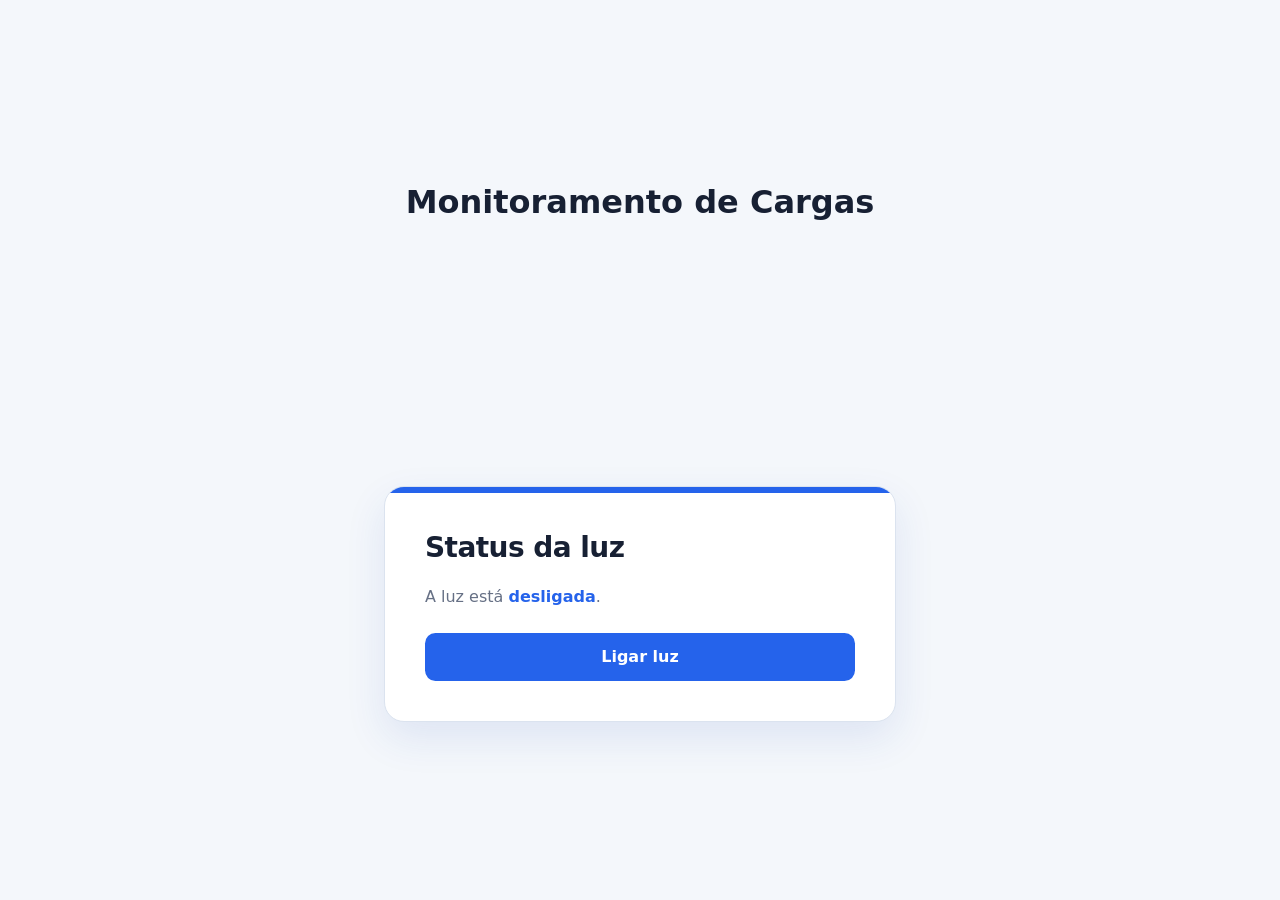
==== index.html @ 2468b968 "Estrutura do projeto de monitoramento de cargas com arquivos HTML, CSS e JavaScript. O arquivo `inde" ====
<!DOCTYPE html>
<html lang="pt-BR">

<head>
    <meta charset="UTF-8">
    <meta name="viewport" content="width=device-width, initial-scale=1.0">
    <meta name="description" content="Monitoramento de cargas">
    <title>Monitoramento de Cargas</title>
    <link rel="stylesheet" href="style.css">

</head>

<body>
    <header>
        <h1>Monitoramento de Cargas</h1>
    </header>

    <main>
        <section aria-labelledby="status-title">
            <h2 id="status-title">Status da luz</h2>
            <p>A luz está <strong id="light-status">desligada</strong>.</p>
            <button id="toggle-light" type="button" aria-pressed="false">
                Ligar luz
            </button>
        </section>
    </main>



</body>
<script src="script.js"></script>

</html>
---- style.css ----
/* CSS reset */
* {
    box-sizing: border-box;
    margin: 0;
    padding: 0;
}

:root {
    color-scheme: light;
    --bg: #f4f7fb;
    --surface: #ffffff;
    --text: #172033;
    --muted: #667085;
    --primary: #2563eb;
    --primary-dark: #1d4ed8;
    --success: #16a34a;
    --border: #dbe3ef;
    --shadow: 0 1rem 2.5rem rgb(30 64 175 / 10%);
}

body {
    min-height: 100vh;
    display: grid;
    place-items: center;
    padding: clamp(1rem, 4vw, 3rem);
    background: var(--bg);
    color: var(--text);
    font-family: Inter, ui-sans-serif, system-ui, -apple-system, BlinkMacSystemFont, "Segoe UI", sans-serif;
    line-height: 1.5;
}

main {
    width: min(100%, 64rem);
}

section {
    position: relative;
    display: grid;
    gap: 1rem;
    max-width: 32rem;
    margin-inline: auto;
    padding: clamp(1.5rem, 5vw, 2.5rem);
    overflow: hidden;
    border: 1px solid var(--border);
    border-radius: 1.25rem;
    background: var(--surface);
    box-shadow: var(--shadow);
}

section::before {
    content: "";
    position: absolute;
    inset: 0 0 auto;
    height: .35rem;
    background: var(--primary);
}

h2 {
    font-size: clamp(1.25rem, 3vw, 1.75rem);
    letter-spacing: -.02em;
}

p {
    color: var(--muted);
}

#light-status {
    color: var(--primary);
    font-weight: 700;
}

button {
    min-height: 3rem;
    margin-top: .5rem;
    padding: .75rem 1.25rem;
    border: 0;
    border-radius: .65rem;
    background: var(--primary);
    color: #fff;
    cursor: pointer;
    font: inherit;
    font-weight: 700;
    transition: background-color .2s ease, transform .2s ease, box-shadow .2s ease;
}

button:hover {
    background: var(--primary-dark);
    box-shadow: 0 .5rem 1rem rgb(37 99 235 / 22%);
    transform: translateY(-1px);
}

button:active {
    transform: translateY(0);
}

button:focus-visible {
    outline: 3px solid rgb(37 99 235 / 35%);
    outline-offset: 3px;
}

button[aria-pressed="true"] {
    background: var(--success);
}

@media (max-width: 30rem) {
    section {
        border-radius: 1rem;
    }
}

@media (prefers-reduced-motion: reduce) {
    *, *::before, *::after {
        scroll-behavior: auto !important;
        transition-duration: .01ms !important;
    }
}
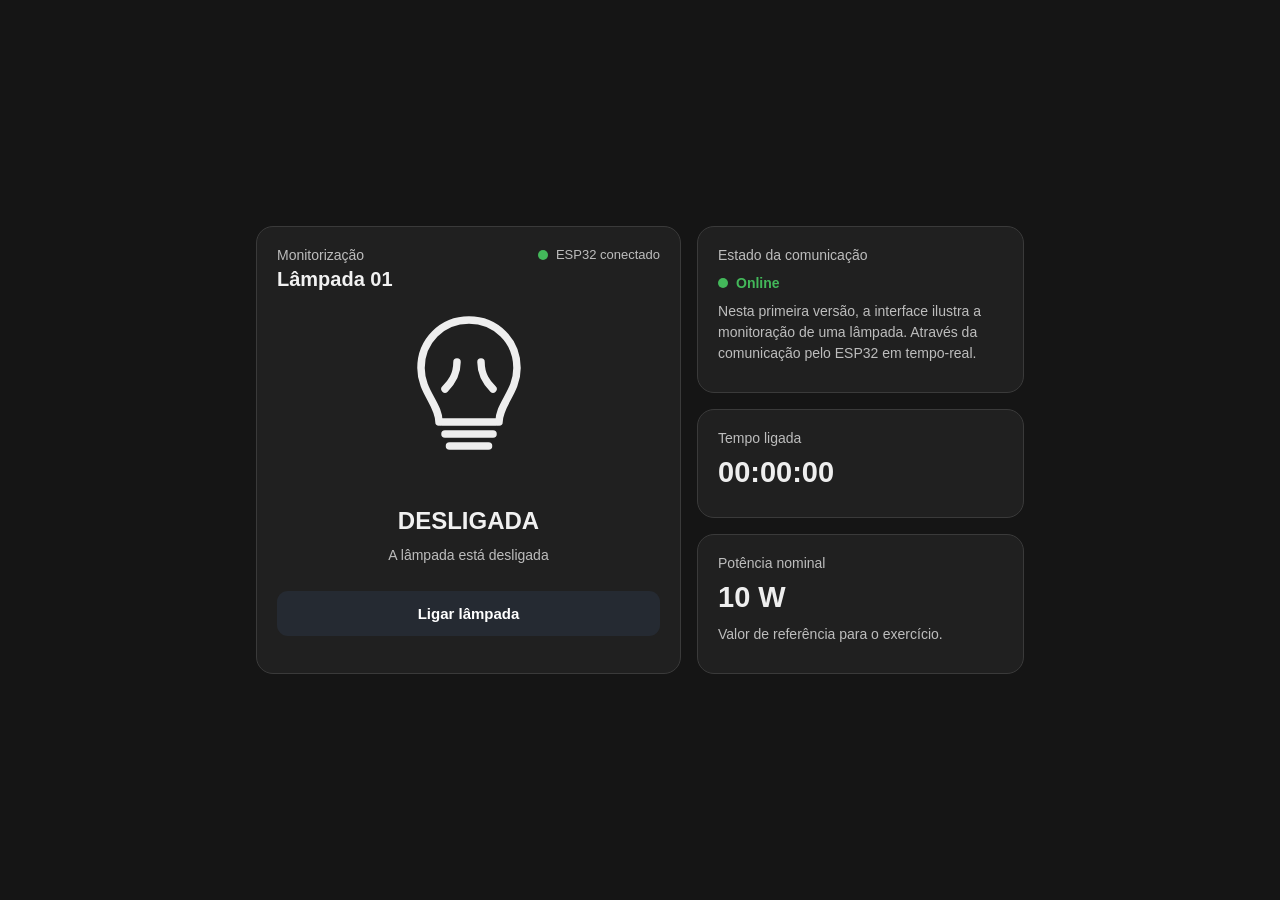
==== commit 0b5f7469: "Concluí até uma fase estável do código do projecto LigarLedComWeb, onde ele consulta o esp32 e segun" ====
--- a/index.html
+++ b/index.html
@@ -1,33 +1,143 @@
 <!DOCTYPE html>
-<html lang="pt-BR">
-
+<html lang="pt">
 <head>
     <meta charset="UTF-8">
     <meta name="viewport" content="width=device-width, initial-scale=1.0">
-    <meta name="description" content="Monitoramento de cargas">
-    <title>Monitoramento de Cargas</title>
+
+    <title>Energy Control — Monitorização</title>
+
     <link rel="stylesheet" href="style.css">
-
 </head>
 
 <body>
-    <header>
-        <h1>Monitoramento de Cargas</h1>
-    </header>
 
-    <main>
-        <section aria-labelledby="status-title">
-            <h2 id="status-title">Status da luz</h2>
-            <p>A luz está <strong id="light-status">desligada</strong>.</p>
-            <button id="toggle-light" type="button" aria-pressed="false">
-                Ligar luz
-            </button>
+    <main class="dashboard">
+
+        <!-- MONITORAMENTO DA CARGA -->
+        <section class="card lamp-card" id="lampCard">
+
+            <div class="card-header">
+                <div>
+                    <span class="section-label">Monitorização</span>
+                    <h1>Lâmpada 01</h1>
+                </div>
+
+                <div class="connection">
+                    <span class="status-dot"></span>
+                    <span>ESP32 conectado</span>
+                </div>
+            </div>
+
+
+            <div class="lamp-content">
+
+                <div class="lamp-icon" id="lampIcon">
+
+                    <svg viewBox="0 0 100 120" aria-hidden="true">
+
+                        <path
+                            d="M30 76
+                               C30 64 18 56 18 40
+                               C18 22 32 8 50 8
+                               C68 8 82 22 82 40
+                               C82 56 70 64 70 76"
+                        />
+
+                        <path d="M32 76 H68" />
+                        <path d="M34 84 H66" />
+                        <path d="M37 92 H63" />
+
+                        <path
+                            class="filament"
+                            d="M42 36
+                               C42 45 38 50 34 54
+                               M58 36
+                               C58 45 62 50 66 54"
+                        />
+
+                    </svg>
+
+                </div>
+
+
+                <div class="lamp-state">
+                    <h2 id="lampState">LIGADA</h2>
+
+                    <p id="lampDescription">
+                        A lâmpada está ligada
+                    </p>
+                </div>
+
+
+                <button onclick="atualizarInterface()"
+                    class="control-button"
+                    id="lampButton"
+                    type="button"
+                >
+                    Desligar lâmpada
+                </button>
+
+            </div>
+
         </section>
+
+
+        <!-- ESTADO DA COMUNICAÇÃO -->
+        <section class="card communication-card">
+
+            <span class="section-label">
+                Estado da comunicação
+            </span>
+
+            <div class="online-status">
+                <span class="status-dot"></span>
+                <strong>Online</strong>
+            </div>
+
+            <p>
+                Nesta primeira versão, a interface ilustra a
+                monitoração de uma lâmpada. Através da comunicação
+                pelo ESP32 em tempo-real.
+            </p>
+
+        </section>
+
+
+        <!-- TEMPO LIGADA -->
+        <section class="card">
+
+            <span class="section-label">
+                Tempo ligada
+            </span>
+
+            <div class="metric" id="timer">
+                00:00:00
+            </div>
+
+        </section>
+
+
+        <!-- POTÊNCIA -->
+        <section class="card">
+
+            <span class="section-label">
+                Potência nominal
+            </span>
+
+            <div class="metric">
+                10 W
+            </div>
+
+            <p>
+                Valor de referência para o exercício.
+            </p>
+
+        </section>
+
     </main>
 
 
+    <script src="script.js"></script>
 
 </body>
-<script src="script.js"></script>
-
 </html>
--- a/style.css
+++ b/style.css
@@ -1,4 +1,3 @@
-/* CSS reset */
 * {
     box-sizing: border-box;
     margin: 0;
@@ -6,111 +5,355 @@
 }
 
 :root {
-    color-scheme: light;
-    --bg: #f4f7fb;
-    --surface: #ffffff;
-    --text: #172033;
-    --muted: #667085;
-    --primary: #2563eb;
-    --primary-dark: #1d4ed8;
-    --success: #16a34a;
-    --border: #dbe3ef;
-    --shadow: 0 1rem 2.5rem rgb(30 64 175 / 10%);
+    --background: #151515;
+    --card: #202020;
+    --border: #3a3a3a;
+
+    --text: #f1f1f1;
+    --muted: #b6b6b6;
+
+    --green: #43b85a;
+    --green-light: #dff5e3;
+
+    --button: #252a32;
 }
 
 body {
     min-height: 100vh;
+
+    background: var(--background);
+
+    color: var(--text);
+
+    font-family:
+        Inter,
+        Arial,
+        Helvetica,
+        sans-serif;
+
+    display: flex;
+    justify-content: center;
+    align-items: center;
+
+    padding: 24px;
+}
+
+
+/* =========================
+   DASHBOARD
+========================= */
+
+.dashboard {
+    width: min(100%, 768px);
+
     display: grid;
-    place-items: center;
-    padding: clamp(1rem, 4vw, 3rem);
-    background: var(--bg);
-    color: var(--text);
-    font-family: Inter, ui-sans-serif, system-ui, -apple-system, BlinkMacSystemFont, "Segoe UI", sans-serif;
+
+    grid-template-columns:
+        minmax(0, 1.3fr)
+        minmax(280px, 1fr);
+
+    grid-template-rows:
+        auto
+        auto
+        auto;
+
+    gap: 16px;
+}
+
+
+/* =========================
+   CARD
+========================= */
+
+.card {
+    background: var(--card);
+
+    border: 1px solid var(--border);
+
+    border-radius: 17px;
+
+    padding: 20px;
+
+    transition:
+        border-color 0.3s ease,
+        box-shadow 0.3s ease;
+}
+
+
+/* =========================
+   LÂMPADA
+========================= */
+
+.lamp-card {
+    grid-row: span 3;
+
+    min-height: 448px;
+
+    display: flex;
+    flex-direction: column;
+}
+
+
+/* LÂMPADA LIGADA */
+
+.lamp-card.ligada {
+    border-color: var(--green);
+
+    box-shadow:
+        0 0 0 1px rgba(67, 184, 90, 0.12),
+        0 0 30px rgba(67, 184, 90, 0.08);
+}
+
+
+/* =========================
+   CABEÇALHO
+========================= */
+
+.card-header {
+    display: flex;
+
+    justify-content: space-between;
+    align-items: flex-start;
+
+    gap: 15px;
+}
+
+
+.section-label {
+    display: block;
+
+    color: #bdbdbd;
+
+    font-size: 14px;
+
+    margin-bottom: 5px;
+}
+
+
+h1 {
+    font-size: 20px;
+
+    font-weight: 600;
+}
+
+
+/* =========================
+   CONEXÃO
+========================= */
+
+.connection {
+    display: flex;
+
+    align-items: center;
+
+    gap: 8px;
+
+    color: #bdbdbd;
+
+    font-size: 13px;
+
+    white-space: nowrap;
+}
+
+
+.status-dot {
+    width: 10px;
+    height: 10px;
+
+    display: inline-block;
+
+    border-radius: 50%;
+
+    background: var(--green);
+}
+
+
+/* =========================
+   CONTEÚDO DA LÂMPADA
+========================= */
+
+.lamp-content {
+    flex: 1;
+
+    display: flex;
+
+    flex-direction: column;
+
+    justify-content: center;
+
+    align-items: center;
+
+    text-align: center;
+}
+
+
+/* =========================
+   ÍCONE
+========================= */
+
+.lamp-icon {
+    width: 150px;
+
+    margin-bottom: 15px;
+
+    transition:
+        filter 0.3s ease,
+        opacity 0.3s ease;
+}
+
+
+.lamp-icon svg {
+    width: 100%;
+
+    fill: none;
+
+    stroke: #eeeeee;
+
+    stroke-width: 5;
+
+    stroke-linecap: round;
+
+    stroke-linejoin: round;
+}
+
+
+/* brilho quando ligada */
+
+.lamp-card.ligada .lamp-icon {
+    filter:
+        drop-shadow(0 0 12px rgba(67, 184, 90, 0.45))
+        drop-shadow(0 0 25px rgba(67, 184, 90, 0.18));
+}
+
+
+/* =========================
+   ESTADO
+========================= */
+
+.lamp-state h2 {
+    font-size: 24px;
+
+    margin-bottom: 4px;
+}
+
+
+.lamp-state p {
+    color: var(--muted);
+
+    font-size: 15px;
+}
+
+
+/* =========================
+   BOTÃO
+========================= */
+
+.control-button {
+    width: 100%;
+
+    margin-top: 25px;
+
+    padding: 14px;
+
+    border: none;
+
+    border-radius: 11px;
+
+    background: var(--button);
+
+    color: white;
+
+    font-size: 15px;
+
+    font-weight: 600;
+
+    cursor: pointer;
+
+    transition:
+        background 0.2s ease,
+        transform 0.15s ease;
+}
+
+
+.control-button:hover {
+    background: #303640;
+}
+
+
+.control-button:active {
+    transform: scale(0.98);
+}
+
+
+/* =========================
+   STATUS
+========================= */
+
+.online-status {
+    display: flex;
+
+    align-items: center;
+
+    gap: 8px;
+
+    margin-top: 12px;
+
+    color: var(--green);
+
+    font-size: 14px;
+}
+
+
+.card p {
+    color: #bdbdbd;
+
+    font-size: 14px;
+
     line-height: 1.5;
-}
-
-main {
-    width: min(100%, 64rem);
-}
-
-section {
-    position: relative;
-    display: grid;
-    gap: 1rem;
-    max-width: 32rem;
-    margin-inline: auto;
-    padding: clamp(1.5rem, 5vw, 2.5rem);
-    overflow: hidden;
-    border: 1px solid var(--border);
-    border-radius: 1.25rem;
-    background: var(--surface);
-    box-shadow: var(--shadow);
-}
-
-section::before {
-    content: "";
-    position: absolute;
-    inset: 0 0 auto;
-    height: .35rem;
-    background: var(--primary);
-}
-
-h2 {
-    font-size: clamp(1.25rem, 3vw, 1.75rem);
-    letter-spacing: -.02em;
-}
-
-p {
-    color: var(--muted);
-}
-
-#light-status {
-    color: var(--primary);
-    font-weight: 700;
-}
-
-button {
-    min-height: 3rem;
-    margin-top: .5rem;
-    padding: .75rem 1.25rem;
-    border: 0;
-    border-radius: .65rem;
-    background: var(--primary);
-    color: #fff;
-    cursor: pointer;
-    font: inherit;
-    font-weight: 700;
-    transition: background-color .2s ease, transform .2s ease, box-shadow .2s ease;
-}
-
-button:hover {
-    background: var(--primary-dark);
-    box-shadow: 0 .5rem 1rem rgb(37 99 235 / 22%);
-    transform: translateY(-1px);
-}
-
-button:active {
-    transform: translateY(0);
-}
-
-button:focus-visible {
-    outline: 3px solid rgb(37 99 235 / 35%);
-    outline-offset: 3px;
-}
-
-button[aria-pressed="true"] {
-    background: var(--success);
-}
-
-@media (max-width: 30rem) {
-    section {
-        border-radius: 1rem;
-    }
-}
-
-@media (prefers-reduced-motion: reduce) {
-    *, *::before, *::after {
-        scroll-behavior: auto !important;
-        transition-duration: .01ms !important;
-    }
+
+    margin-top: 10px;
+}
+
+
+/* =========================
+   MÉTRICAS
+========================= */
+
+.metric {
+    font-size: 29px;
+
+    font-weight: 600;
+
+    margin-top: 10px;
+
+    color: #eeeeee;
+}
+
+
+/* =========================
+   RESPONSIVO
+========================= */
+
+@media (max-width: 650px) {
+
+    body {
+        padding: 12px;
+    }
+
+    .dashboard {
+        grid-template-columns: 1fr;
+    }
+
+    .lamp-card {
+        grid-row: auto;
+    }
+
+    .card-header {
+        flex-direction: column;
+    }
+
+    .connection {
+        align-self: flex-start;
+    }
+
 }
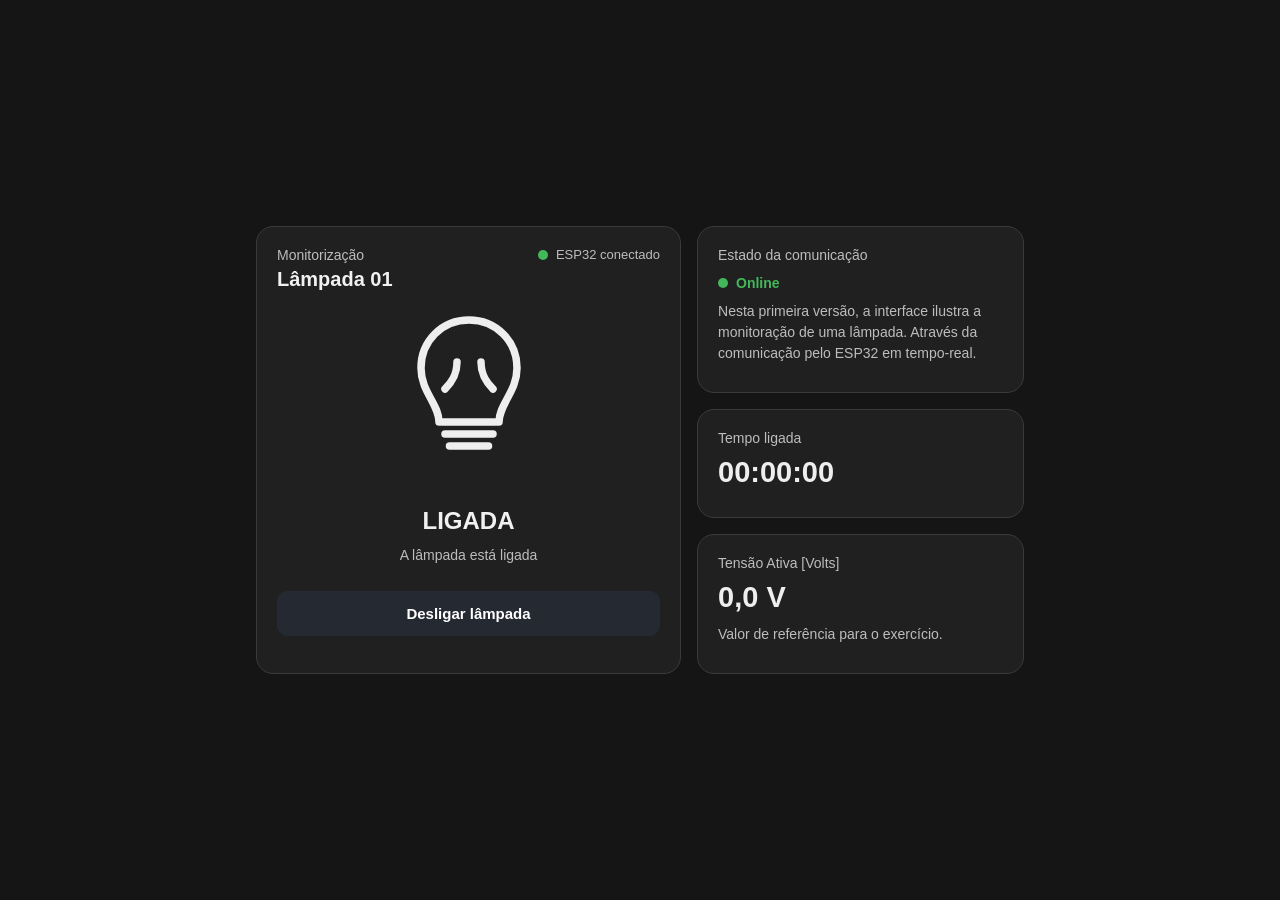
==== commit ddfa7071: "Calibração da tensão real do BEENOUS_V3.3. Medição da tensão com precisão: CONCLUÍDA" ====
--- a/index.html
+++ b/index.html
@@ -117,15 +117,15 @@
         </section>
 
 
-        <!-- POTÊNCIA -->
+        <!-- TENSÃO -->
         <section class="card">
 
             <span class="section-label">
-                Potência nominal
+                Tensão Ativa [Volts]
             </span>
 
-            <div class="metric">
-                10 W
+            <div class="metric" id="tensao">
+                0,0 V
             </div>
 
             <p>
